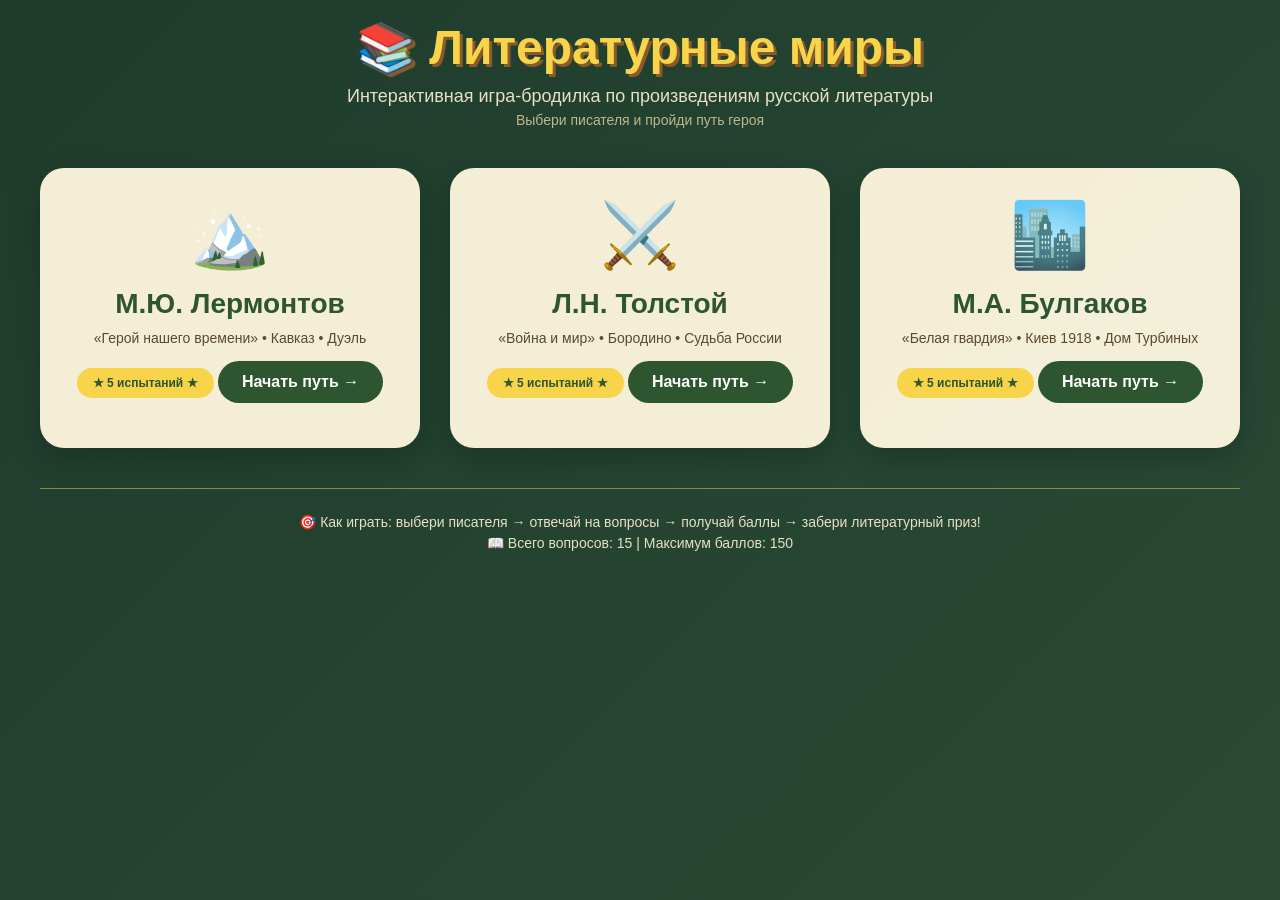
==== index.html @ 8ab02270 "bpgh" ====
<!DOCTYPE html>
<html lang="ru">
<head>
    <meta charset="UTF-8">
    <meta name="viewport" content="width=device-width, initial-scale=1.0, user-scalable=yes">
    <title>Литературные миры</title>
    <link rel="stylesheet" href="style.css">
</head>
<body>
    <div class="container">
        <h1 class="main-title">📚 Литературные миры</h1>
        <p class="subtitle">Интерактивная игра-бродилка по произведениям русской литературы</p>
        <p class="subtitle-small">Выбери писателя и пройди путь героя</p>
        
        <div class="worlds-grid">
            <!-- Лермонтов -->
            <div class="world-card" data-world="lermontov">
                <div class="world-icon">
                    🏔️
                </div>
                <h2>М.Ю. Лермонтов</h2>
                <p class="world-desc">«Герой нашего времени» • Кавказ • Дуэль</p>
                <div class="world-badge">★ 5 испытаний ★</div>
                <button class="play-btn" onclick="startGame('lermontov')">Начать путь →</button>
            </div>
            
            <!-- Толстой -->
            <div class="world-card" data-world="tolstoy">
                <div class="world-icon">
                    ⚔️
                </div>
                <h2>Л.Н. Толстой</h2>
                <p class="world-desc">«Война и мир» • Бородино • Судьба России</p>
                <div class="world-badge">★ 5 испытаний ★</div>
                <button class="play-btn" onclick="startGame('tolstoy')">Начать путь →</button>
            </div>
            
            <!-- Булгаков -->
            <div class="world-card" data-world="bulgakov">
                <div class="world-icon">
                    🏙️
                </div>
                <h2>М.А. Булгаков</h2>
                <p class="world-desc">«Белая гвардия» • Киев 1918 • Дом Турбиных</p>
                <div class="world-badge">★ 5 испытаний ★</div>
                <button class="play-btn" onclick="startGame('bulgakov')">Начать путь →</button>
            </div>
        </div>
        
        <div class="info-footer">
            <p>🎯 Как играть: выбери писателя → отвечай на вопросы → получай баллы → забери литературный приз!</p>
            <p>📖 Всего вопросов: 15 | Максимум баллов: 150</p>
        </div>
    </div>
    
    <script>
        function startGame(world) {
            window.location.href = world + '.html';
        }
    </script>
</body>
</html>
---- style.css ----
* {
    margin: 0;
    padding: 0;
    box-sizing: border-box;
}

body {
    font-family: 'Segoe UI', Tahoma, Geneva, Verdana, sans-serif;
    background: linear-gradient(135deg, #1e3c2c 0%, #2a4a35 100%);
    min-height: 100vh;
    padding: 20px;
}

.container {
    max-width: 1200px;
    margin: 0 auto;
}

.main-title {
    text-align: center;
    font-size: 48px;
    color: #f7d44a;
    text-shadow: 3px 3px 0 #8b5a2b;
    margin-bottom: 10px;
}

.subtitle {
    text-align: center;
    font-size: 18px;
    color: #e8e0c5;
    margin-bottom: 5px;
}

.subtitle-small {
    text-align: center;
    font-size: 14px;
    color: #c0b88a;
    margin-bottom: 40px;
}

.worlds-grid {
    display: grid;
    grid-template-columns: repeat(auto-fit, minmax(300px, 1fr));
    gap: 30px;
    margin-bottom: 40px;
}

.world-card {
    background: rgba(255, 248, 225, 0.95);
    border-radius: 24px;
    padding: 30px 20px;
    text-align: center;
    transition: transform 0.3s, box-shadow 0.3s;
    cursor: pointer;
    box-shadow: 0 10px 30px rgba(0,0,0,0.2);
}

.world-card:hover {
    transform: translateY(-10px);
    box-shadow: 0 20px 40px rgba(0,0,0,0.3);
}

.world-icon {
    font-size: 64px;
    margin-bottom: 15px;
}

.world-card h2 {
    font-size: 28px;
    color: #2c5530;
    margin-bottom: 10px;
}

.world-desc {
    color: #5a4a2e;
    font-size: 14px;
    margin-bottom: 15px;
}

.world-badge {
    background: #f7d44a;
    color: #2c5530;
    padding: 8px 16px;
    border-radius: 30px;
    display: inline-block;
    font-size: 12px;
    font-weight: bold;
    margin-bottom: 20px;
}

.play-btn {
    background: #2c5530;
    color: white;
    border: none;
    padding: 12px 24px;
    font-size: 16px;
    border-radius: 40px;
    cursor: pointer;
    transition: background 0.3s;
    font-weight: bold;
}

.play-btn:hover {
    background: #1e3c2c;
}

.info-footer {
    text-align: center;
    color: #e8e0c5;
    font-size: 14px;
    padding-top: 20px;
    border-top: 1px solid #f7d44a80;
}

.info-footer p {
    margin: 5px 0;
}

/* Стили для игровых страниц */
.game-container {
    max-width: 800px;
    margin: 0 auto;
    background: rgba(255, 248, 225, 0.95);
    border-radius: 32px;
    padding: 30px;
    box-shadow: 0 20px 40px rgba(0,0,0,0.3);
}

.game-header {
    display: flex;
    justify-content: space-between;
    align-items: center;
    margin-bottom: 30px;
    padding-bottom: 15px;
    border-bottom: 2px solid #f7d44a;
}

.back-btn {
    background: #8b5a2b;
    color: white;
    text-decoration: none;
    padding: 8px 20px;
    border-radius: 30px;
    font-size: 14px;
}

.back-btn:hover {
    background: #5a3a1a;
}

.score {
    font-size: 24px;
    font-weight: bold;
    color: #2c5530;
    background: #f7d44a20;
    padding: 5px 15px;
    border-radius: 30px;
}

.progress {
    margin-bottom: 30px;
}

.progress-bar {
    background: #e0d5b5;
    height: 12px;
    border-radius: 10px;
    overflow: hidden;
}

.progress-fill {
    background: #f7d44a;
    height: 100%;
    width: 0%;
    transition: width 0.3s;
}

.progress-text {
    text-align: center;
    margin-top: 8px;
    font-size: 14px;
    color: #5a4a2e;
    font-weight: bold;
}

.location {
    text-align: center;
    margin-bottom: 30px;
}

.location-icon {
    font-size: 48px;
}

.location h3 {
    font-size: 24px;
    color: #2c5530;
    margin-top: 10px;
}

.question-card {
    background: #fff;
    border-radius: 24px;
    padding: 30px;
    margin-bottom: 30px;
    box-shadow: 0 5px 15px rgba(0,0,0,0.1);
}

.question-text {
    font-size: 20px;
    line-height: 1.4;
    color: #2c2c2c;
    margin-bottom: 25px;
    font-weight: 500;
}

.options {
    display: flex;
    flex-direction: column;
    gap: 12px;
}

.option {
    background: #f5f0e3;
    padding: 15px 20px;
    border-radius: 50px;
    cursor: pointer;
    transition: all 0.2s;
    border: 2px solid transparent;
}

.option:hover:not(.disabled) {
    background: #e8dfc8;
    transform: translateX(5px);
}

.option.correct {
    background: #90be6d;
    border-color: #2c5530;
    color: white;
}

.option.wrong {
    background: #e76f51;
    border-color: #bc4742;
    color: white;
}

.option.disabled {
    pointer-events: none;
    opacity: 0.8;
}

.next-btn {
    background: #2c5530;
    color: white;
    border: none;
    padding: 14px 30px;
    font-size: 18px;
    border-radius: 40px;
    cursor: pointer;
    width: 100%;
    margin-top: 20px;
    transition: background 0.3s;
    font-weight: bold;
}

.next-btn:hover:not(:disabled) {
    background: #1e3c2c;
}

.next-btn:disabled {
    background: #b0a88c;
    cursor: not-allowed;
}

.feedback {
    margin-top: 20px;
    padding: 12px;
    border-radius: 12px;
    text-align: center;
    font-size: 14px;
}

.feedback.correct-feedback {
    background: #d4edda;
    color: #155724;
    border-left: 4px solid #28a745;
}

.feedback.wrong-feedback {
    background: #f8d7da;
    color: #721c24;
    border-left: 4px solid #dc3545;
}

.final-screen {
    text-align: center;
    padding: 40px;
}

.final-icon {
    font-size: 80px;
    margin-bottom: 20px;
}

.final-screen h2 {
    font-size: 32px;
    color: #2c5530;
    margin-bottom: 20px;
}

.final-score {
    font-size: 36px;
    font-weight: bold;
    color: #f7d44a;
    background: #2c5530;
    display: inline-block;
    padding: 10px 30px;
    border-radius: 50px;
    margin: 20px 0;
}

.prize {
    background: #f7d44a;
    padding: 20px;
    border-radius: 20px;
    margin: 30px 0;
    font-style: italic;
    font-size: 18px;
    color: #2c5530;
}

.reset-btn {
    background: #8b5a2b;
    color: white;
    text-decoration: none;
    padding: 12px 30px;
    border-radius: 40px;
    display: inline-block;
    margin-top: 20px;
}

.reset-btn:hover {
    background: #5a3a1a;
}

@media (max-width: 768px) {
    .main-title {
        font-size: 32px;
    }
    .game-container {
        padding: 20px;
    }
    .question-text {
        font-size: 18px;
    }
    .option {
        padding: 12px 16px;
        font-size: 14px;
    }
    .worlds-grid {
        grid-template-columns: 1fr;
    }
}
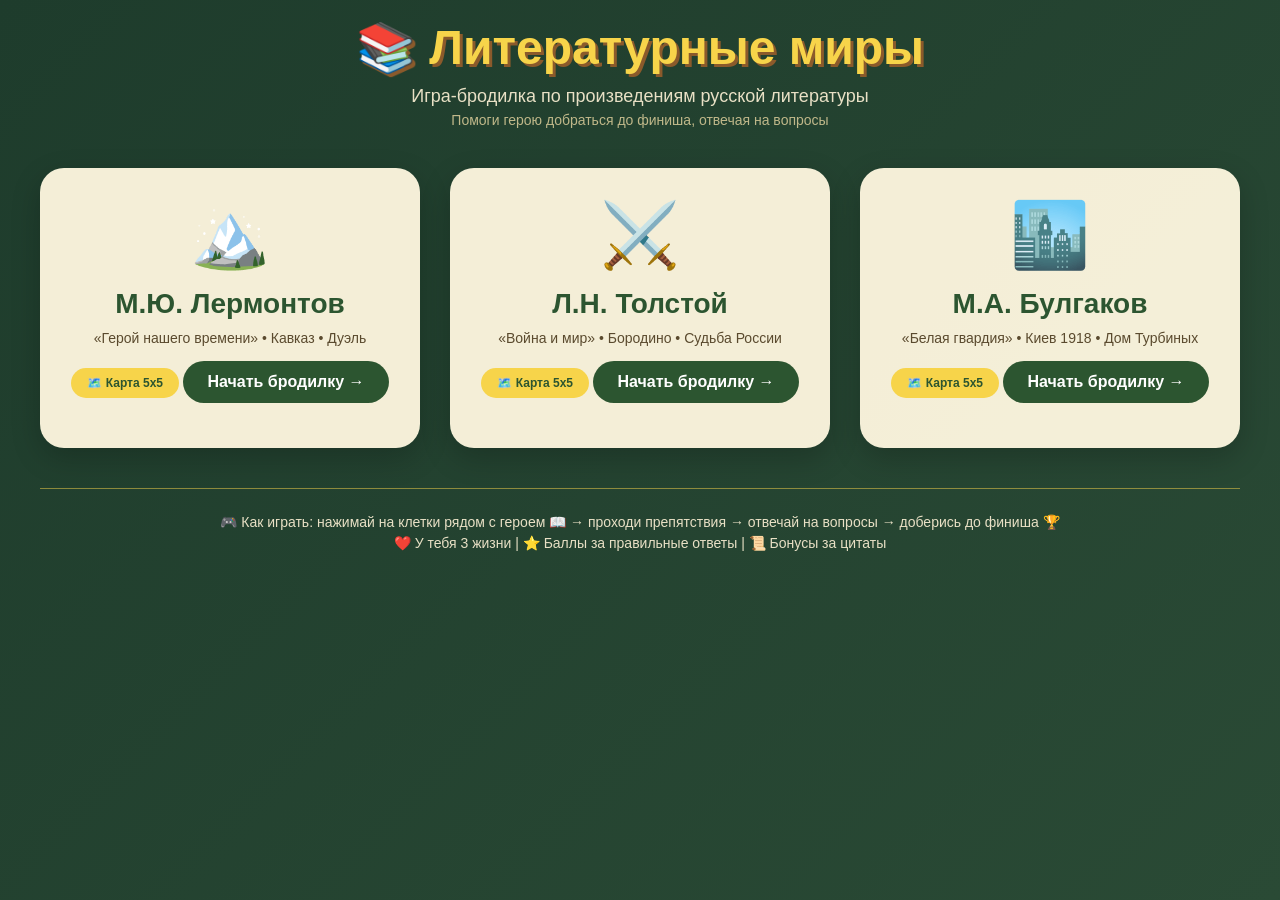
==== commit 4033e95b: "Update index.html" ====
--- a/index.html
+++ b/index.html
@@ -3,60 +3,52 @@
 <head>
     <meta charset="UTF-8">
     <meta name="viewport" content="width=device-width, initial-scale=1.0, user-scalable=yes">
-    <title>Литературные миры</title>
+    <title>Литературные миры | Игра-бродилка</title>
     <link rel="stylesheet" href="style.css">
 </head>
 <body>
     <div class="container">
         <h1 class="main-title">📚 Литературные миры</h1>
-        <p class="subtitle">Интерактивная игра-бродилка по произведениям русской литературы</p>
-        <p class="subtitle-small">Выбери писателя и пройди путь героя</p>
+        <p class="subtitle">Игра-бродилка по произведениям русской литературы</p>
+        <p class="subtitle-small">Помоги герою добраться до финиша, отвечая на вопросы</p>
         
         <div class="worlds-grid">
-            <!-- Лермонтов -->
             <div class="world-card" data-world="lermontov">
-                <div class="world-icon">
-                    🏔️
-                </div>
+                <div class="world-icon">🏔️</div>
                 <h2>М.Ю. Лермонтов</h2>
                 <p class="world-desc">«Герой нашего времени» • Кавказ • Дуэль</p>
-                <div class="world-badge">★ 5 испытаний ★</div>
-                <button class="play-btn" onclick="startGame('lermontov')">Начать путь →</button>
+                <div class="world-badge">🗺️ Карта 5x5</div>
+                <button class="play-btn" onclick="startGame('lermontov')">Начать бродилку →</button>
             </div>
             
-            <!-- Толстой -->
             <div class="world-card" data-world="tolstoy">
-                <div class="world-icon">
-                    ⚔️
-                </div>
+                <div class="world-icon">⚔️</div>
                 <h2>Л.Н. Толстой</h2>
                 <p class="world-desc">«Война и мир» • Бородино • Судьба России</p>
-                <div class="world-badge">★ 5 испытаний ★</div>
-                <button class="play-btn" onclick="startGame('tolstoy')">Начать путь →</button>
+                <div class="world-badge">🗺️ Карта 5x5</div>
+                <button class="play-btn" onclick="startGame('tolstoy')">Начать бродилку →</button>
             </div>
             
-            <!-- Булгаков -->
             <div class="world-card" data-world="bulgakov">
-                <div class="world-icon">
-                    🏙️
-                </div>
+                <div class="world-icon">🏙️</div>
                 <h2>М.А. Булгаков</h2>
                 <p class="world-desc">«Белая гвардия» • Киев 1918 • Дом Турбиных</p>
-                <div class="world-badge">★ 5 испытаний ★</div>
-                <button class="play-btn" onclick="startGame('bulgakov')">Начать путь →</button>
+                <div class="world-badge">🗺️ Карта 5x5</div>
+                <button class="play-btn" onclick="startGame('bulgakov')">Начать бродилку →</button>
             </div>
         </div>
         
         <div class="info-footer">
-            <p>🎯 Как играть: выбери писателя → отвечай на вопросы → получай баллы → забери литературный приз!</p>
-            <p>📖 Всего вопросов: 15 | Максимум баллов: 150</p>
+            <p>🎮 Как играть: нажимай на клетки рядом с героем 📖 → проходи препятствия → отвечай на вопросы → доберись до финиша 🏆</p>
+            <p>❤️ У тебя 3 жизни | ⭐ Баллы за правильные ответы | 📜 Бонусы за цитаты</p>
         </div>
     </div>
     
     <script>
         function startGame(world) {
-            window.location.href = world + '.html';
+            localStorage.setItem('currentWorld', world);
+            window.location.href = 'game.html';
         }
     </script>
 </body>
-</html>+</html>
